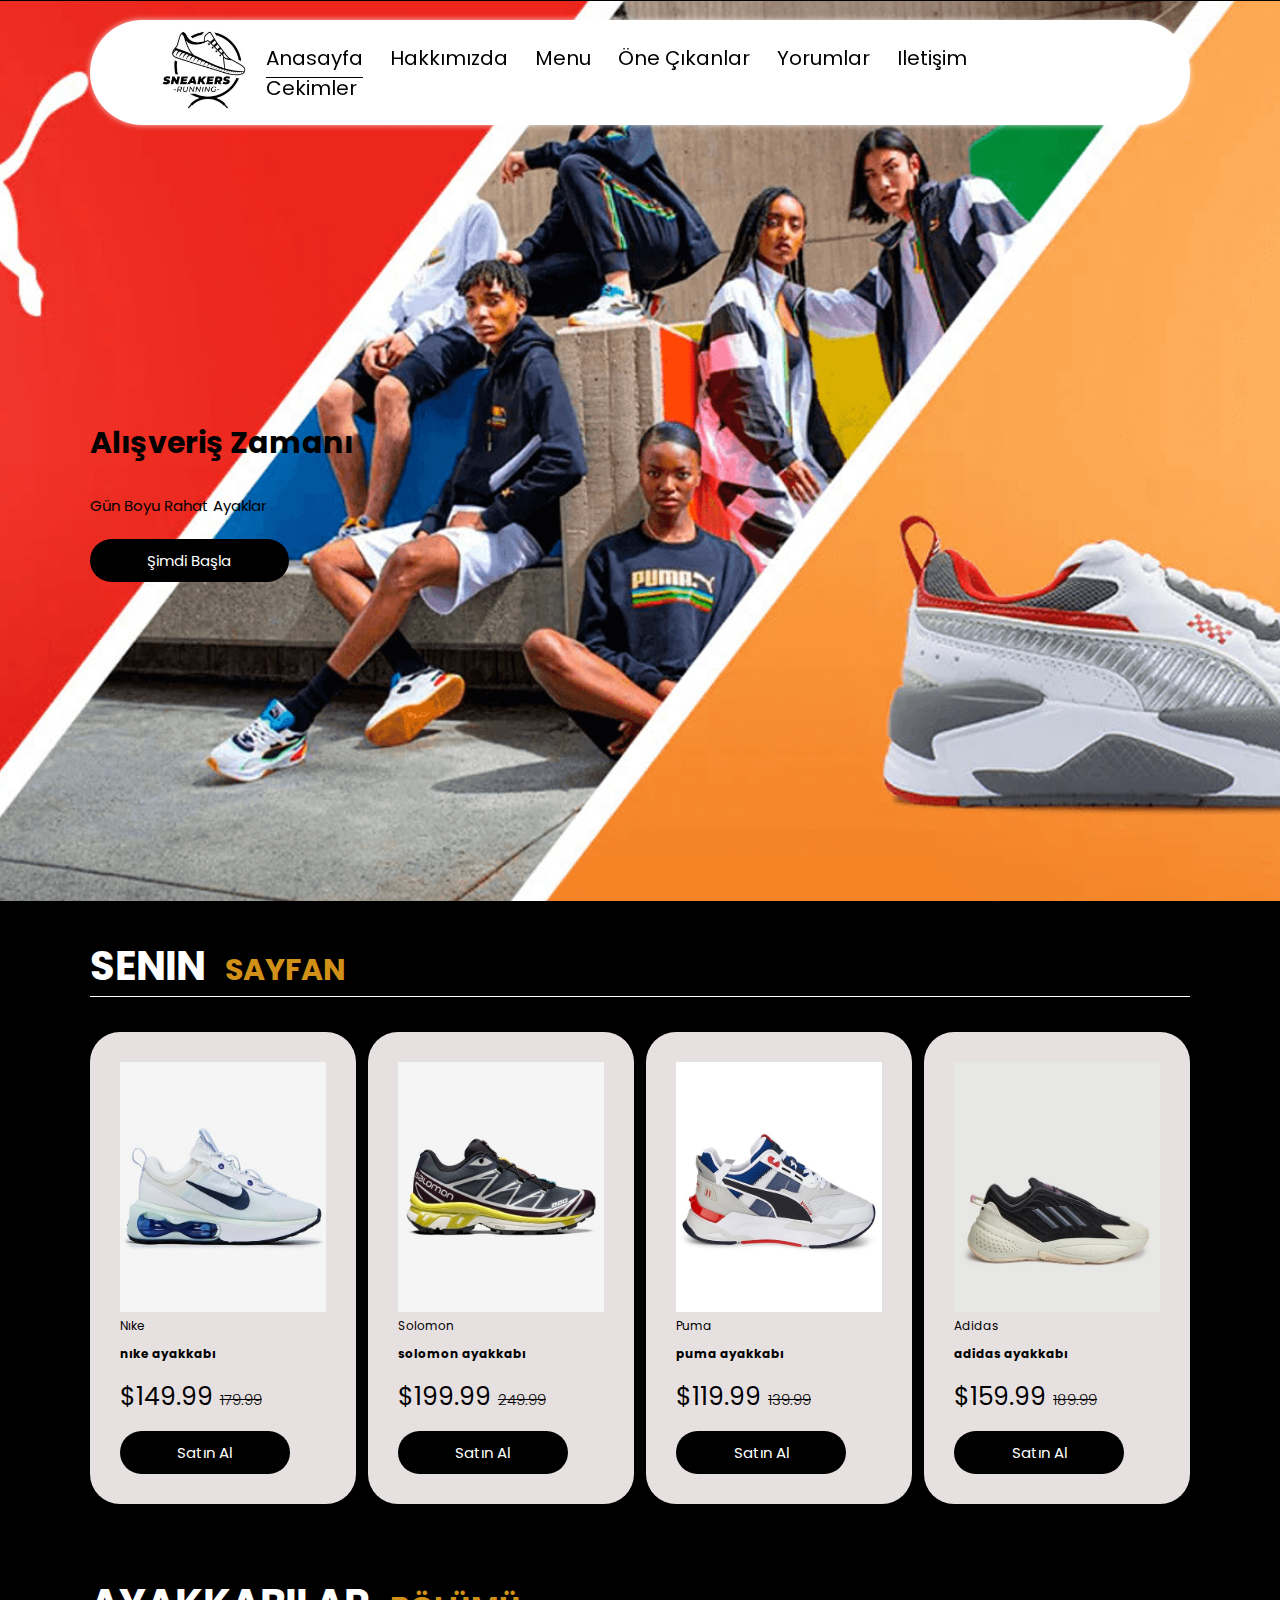
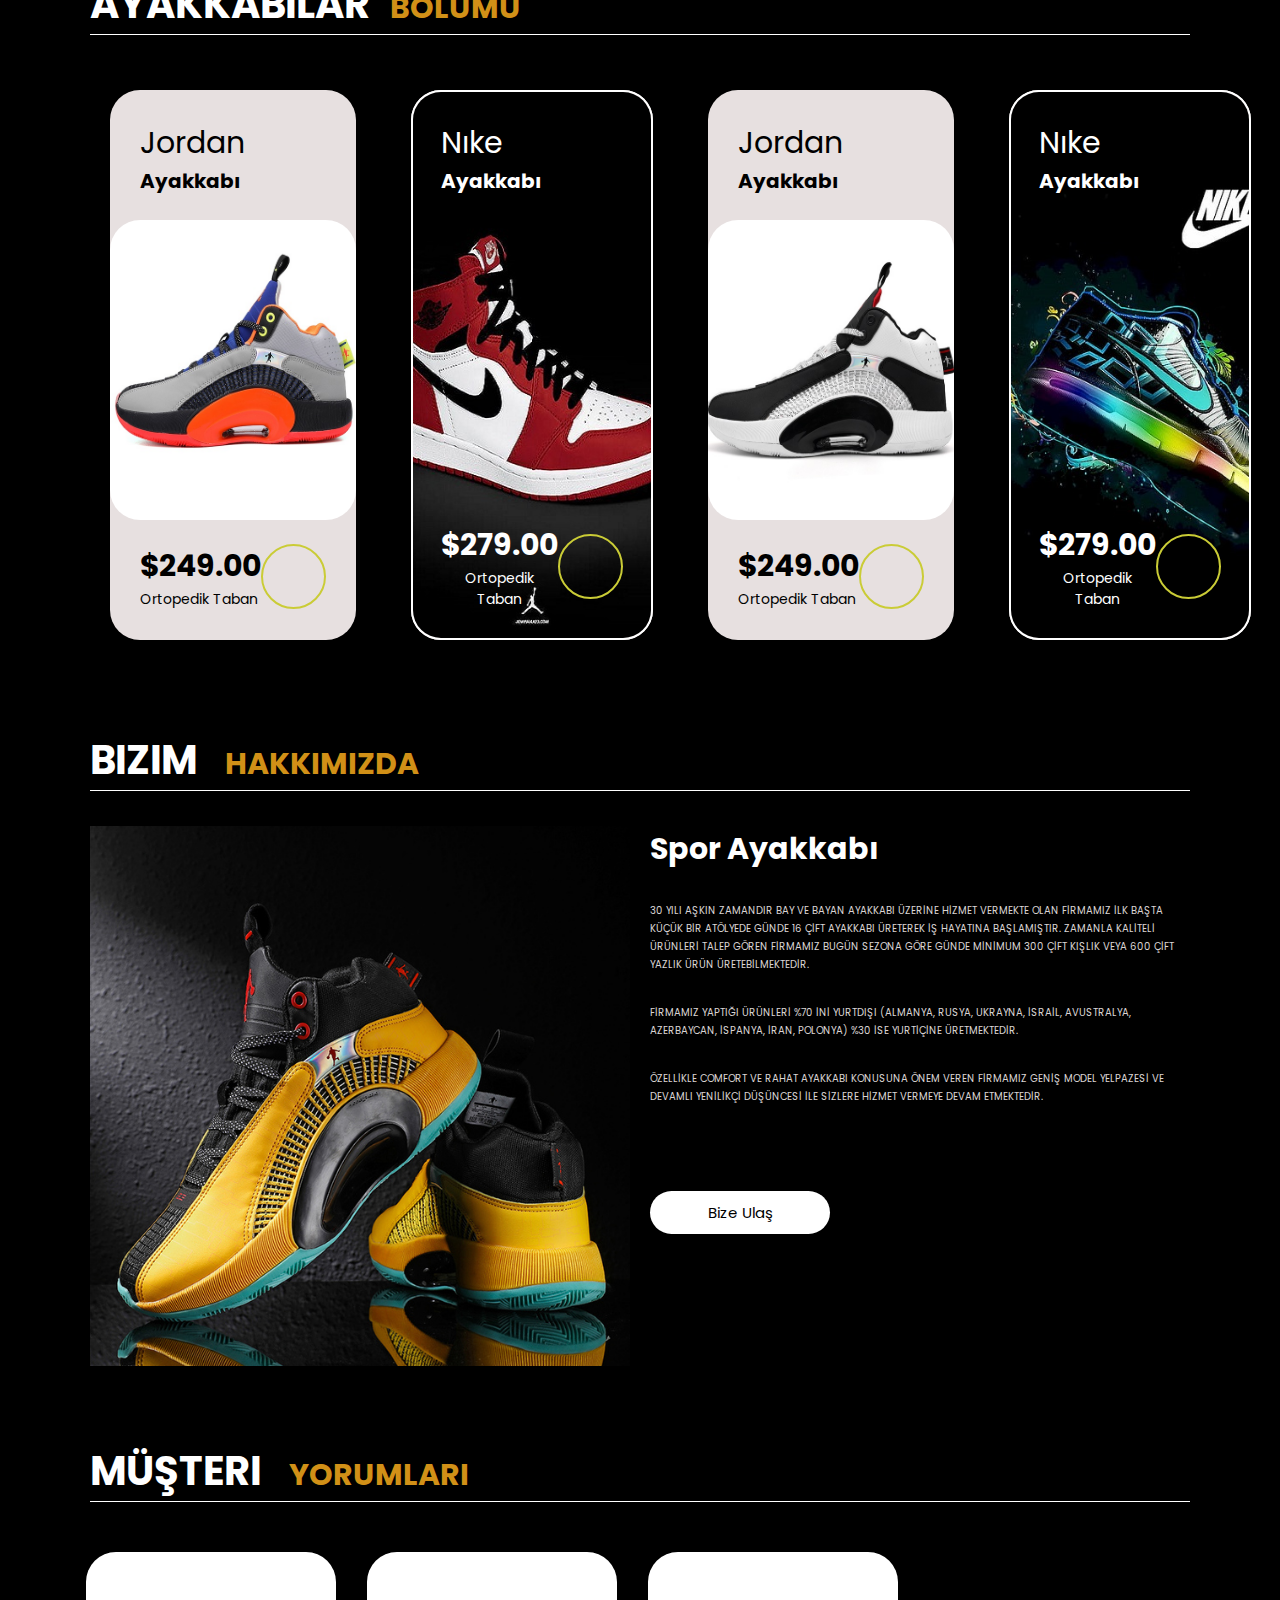
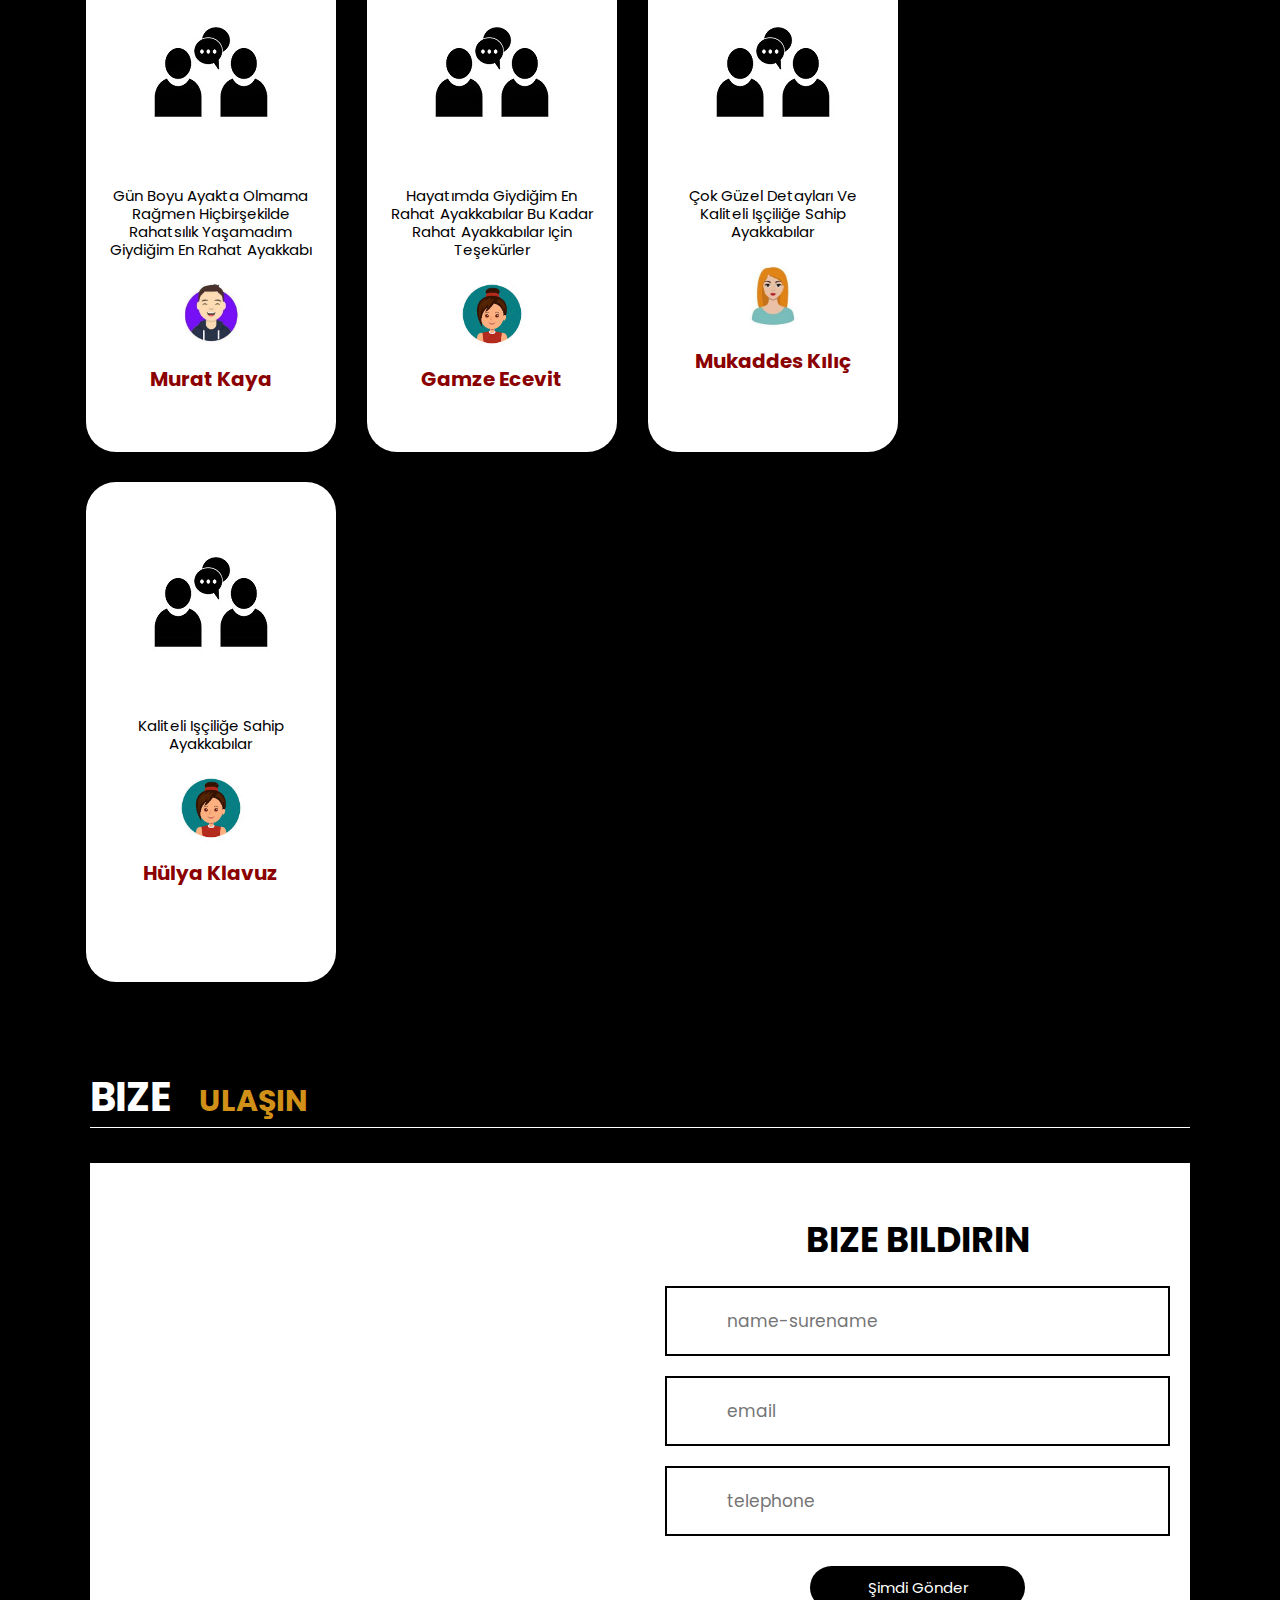
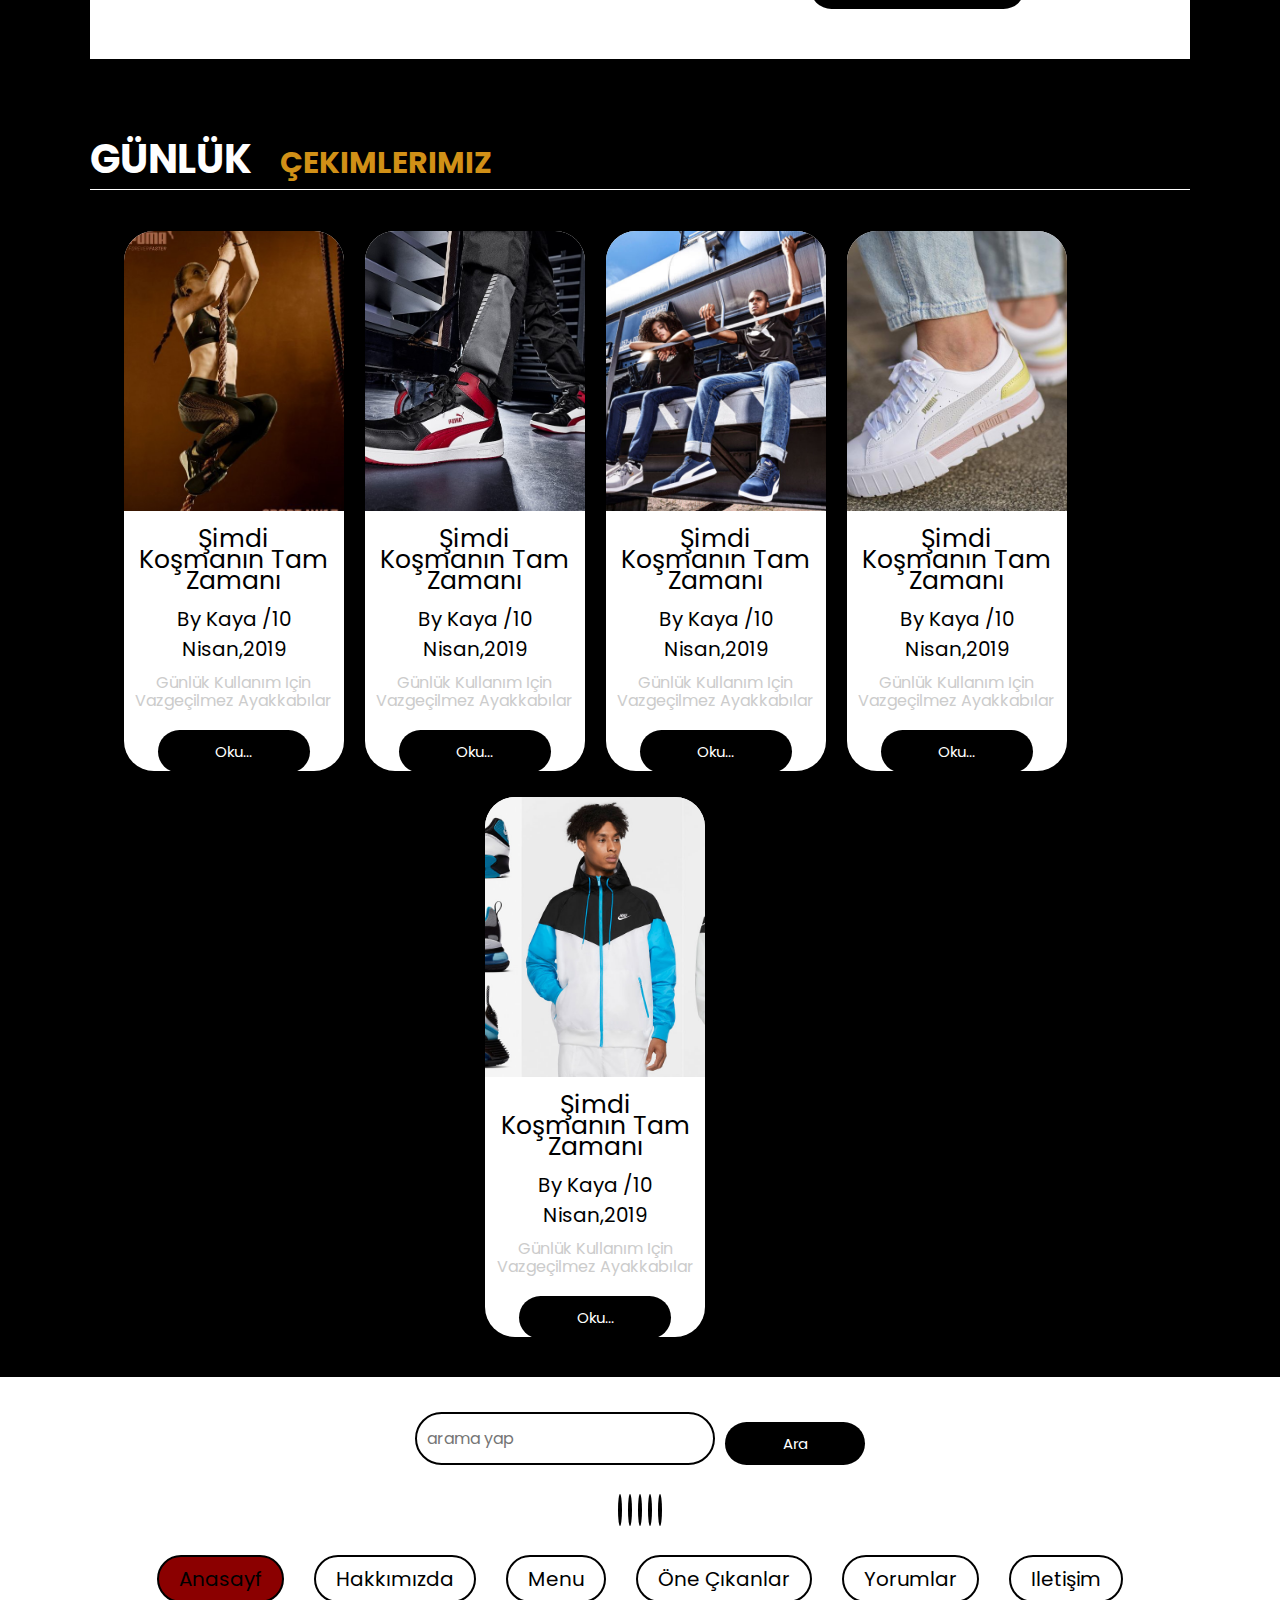
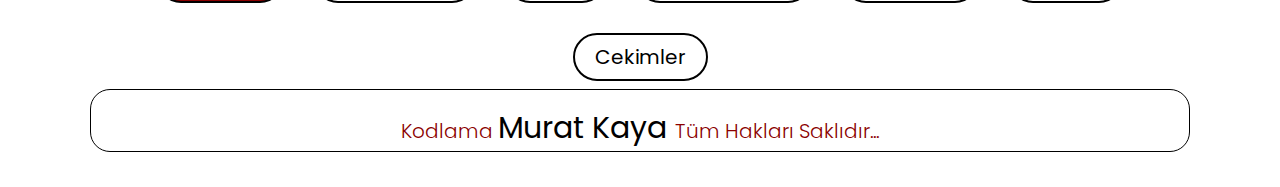
==== index.html @ 90d861da "first commit" ====
<!DOCTYPE html>
<html lang="en">
<head>
    <meta charset="UTF-8">
    <meta name="viewport" content="width=device-width, initial-scale=1.0">
    <link rel="stylesheet" href="https://cdnjs.cloudflare.com/ajax/libs/font-awesome/6.4.0/css/all.min.css" integrity="sha512-iecdLmaskl7CVkqkXNQ/ZH/XLlvWZOJyj7Yy7tcenmpD1ypASozpmT/E0iPtmFIB46ZmdtAc9eNBvH0H/ZpiBw==" crossorigin="anonymous" referrerpolicy="no-referrer" />
    <title>ayakkabı</title>
    <link rel="stylesheet" href="sty.css">
</head>
<body>
    <!-- header bölümü başlangıç (start)-->
    <header class="header">
        <a href="#" class="logo">
            <img src="logo.jpg" alt="balans">
        </a>
        <nav class="navbar">
            <a href="index.html" class="active">anasayfa</a>
            <a href="about.html">hakkımızda</a>
            <a href="menu.html">menu</a>
            <a href="products.html">öne çıkanlar</a>
            <a href="review.html">yorumlar</a>
            <a href="contact.html">iletişim</a>
            <a href="blogs.html">cekimler</a>
        </nav>
        
        <div class="buttons">
            <button id="search-btn">
                <i class="fas fa-search"></i>
            </button>
            <button id="cart-btn">
                <i class="fas fa-shopping-cart"></i>
            </button>
            <button id="menu-btn">
                <i class="fas fa-bars"></i>
            </button>
        </div>
        <div class="search-form">
            <input type="text" class="search-input" 
            id="search-box" 
            placeholder="search here">
            <i class="fas fa-search"></i>
        </div><!--
        <div class="cart-items-container">
            <div class="cart-item">
              <i class="fas fa-times"></i>
              <img src="puma.jpg" alt="ayakkabı"> 
              <div class="content">
                <h3>cart item 01</h3>
                <div class="price">$119.99</div>
              </div> 
            </div>
            <div class="cart-item">
                <i class="fas fa-times"></i>
                <img src="puma.jpg" alt="ayakkabı"> 
                <div class="content">
                  <h3>cart item 01</h3>
                  <div class="price">$119.99</div>
                </div> 
              </div>
              <div class="cart-item">
                <i class="fas fa-times"></i>
                <img src="puma.jpg" alt="ayakkabı"> 
                <div class="content">
                  <h3>cart item 01</h3>
                  <div class="price">$119.99</div>
                </div> 
              </div>
              <div class="cart-item">
                <i class="fas fa-times"></i>
                <img src="puma.jpg" alt="ayakkabı"> 
                <div class="content">
                  <h3>cart item 01</h3>
                  <div class="price">$119.99</div>
                </div> 
              </div>
            <a href="3" class="btn">checkout now</a>
        </div>--->
    
    </header>
     <!-- header bölümü bitiş (end)-->

     <!-- anasayfa bölümü başlangıç (start)-->
     <section class="home" id="home">
        <div class="content">
            <h3>alışveriş zamanı</h3><br>
        <p><strong>gün boyu rahat ayaklar</strong></p>
        <a href="#" class="btn">şimdi başla</a>
        </div>
     </section>
     <!-- anasayfa bölümü bitiş (start)-->

     <!-- menü bölümü başlangıç (start)-->
     <section class="menu" id="menu">
        <h1 class="heading">senin<span>sayfan</span></h1>
        <div class="box-container">
            <div class="box">
               <div class="box-head">
                <img src="nıkeayk.jpg" alt="ayakkabı">
                <span class="menu-category">nıke</span>
                <h3>nıke ayakkabı</h3>
                <div class="price"> $149.99 <span>179.99</span>
                </div>
             </div>
             <div class="box-bottom">
                <a href="#" class="btn">satın al</a>
            </div>
        </div>
        <div class="box">
            <div class="box-head">
             <img src="solomon.jpg" alt="ayakkabı">
             <span class="menu-category">solomon</span>
             <h3>solomon ayakkabı</h3>
             <div class="price">$199.99 <span>249.99</span></div>
          </div>
          <div class="box-bottom"><a href="" class="btn">satın al</a></div>
     </div>
     <div class="box">
        <div class="box-head">
         <img src="pumaayk.jpg" alt="ayakkabı">
         <span class="menu-category">puma</span>
         <h3>puma ayakkabı</h3>
         <div class="price">$119.99 <span>139.99</span></div>
      </div>
      <div class="box-bottom"><a href="" class="btn">satın al</a></div>
   </div>
 <div class="box">
    <div class="box-head">
     <img src="adidas.jpg" alt="ayakkabı">
     <span class="menu-category">adidas</span>
     <h3>adidas ayakkabı</h3>
     <div class="price">$159.99 <span>189.99</span></div>
  </div>
  <div class="box-bottom"><a href="" class="btn">satın al</a></div>
     </div> 
    </div>
     </section>
     <!-- menü bölümü bitiş (end)-->

     <!-- ürünler bölümü başlangıç (start)-->
     <section class="products" id="products">
        <h1 class="heading">ayakkabılar<span>bölümü</span></h1>
        <div class="box-container">
            <div class="box">
                <div class="box-head">
                 <span class="title">jordan</span>
                 <a href="#" class="name">ayakkabı</a>
                 </div>
                 <div class="image">
                    <img src="görsel1.jpg" alt="ayakkabı">
                 </div>
                 <div class="box-bottom">
                    <div class="info">
                        <b class="price">$249.00</b>
                        <span class="amount">ortopedik taban</span>
                    </div>
                    <div class="product-btn">
                        <a href="">
                            <i class="fas fa-plus"></i>
                        </a>
                    </div>
                 </div>

            </div>
            <div class="box dark-bg">
                <div class="box-head">
                 <span class="title">nıke</span>
                 <a href="#" class="name">ayakkabı</a>
                 </div>
                 <div class="image">
                    <img src="air-jordan.jpg" alt="ayakkabı">
                 </div>
                 <div class="box-bottom">
                    <div class="info">
                        <b class="price">$279.00</b>
                        <span class="amount">ortopedik taban</span>
                    </div>
                    <div class="product-btn">
                        <a href="#">
                            <i class="fas fa-plus"></i>
                        </a>
                    </div>
                 </div>

            </div>
            <div class="box">
                <div class="box-head">
                 <span class="title">jordan</span>
                 <a href="#" class="name">ayakkabı</a>
                 </div>
                 <div class="image">
                    <img src="görsel2.jpg" alt="ayakkabı">
                 </div>
                 <div class="box-bottom">
                    <div class="info">
                        <b class="price">$249.00</b>
                        <span class="amount">ortopedik taban</span>
                    </div>
                    <div class="product-btn">
                        <a href="">
                            <i class="fas fa-plus"></i>
                        </a>
                    </div>
                 </div>

            </div>
            <div class="box dark-bg">
                <div class="box-head">
                 <span class="title">nıke</span>
                 <a href="#" class="name">ayakkabı</a>
                 </div>
                 <div class="image">
                    <img src="dark.jpg" alt="ayakkabı">
                 </div>
                 <div class="box-bottom">
                    <div class="info">
                        <b class="price">$279.00</b>
                        <span class="amount">ortopedik taban</span>
                    </div>
                    <div class="product-btn">
                        <a href="#">
                            <i class="fas fa-plus"></i>
                        </a>
                    </div>
                 </div>

            </div>
            
            
     </section>
     <!-- ürünler bölümü bitiş (end)-->

     <!-- hakkımızda bölümü başlangıç (start)-->
     <section class="about" id="about">
        <h1 class="heading">bizim <span>hakkımızda</span></h1>
        <div class="row">
            <div class="image">
                <img src="about.jpg" alt="">
            </div>
            <div class="content">
                <h3> spor Ayakkabı</h3>
                <p>
                    30 YILI AŞKIN ZAMANDIR BAY VE BAYAN 
                    AYAKKABI ÜZERİNE HİZMET VERMEKTE OLAN 
                    FİRMAMIZ İLK BAŞTA KÜÇÜK  BİR ATÖLYEDE 
                    GÜNDE  16 ÇİFT AYAKKABI ÜRETEREK 
                    İŞ HAYATINA BAŞLAMIŞTIR. ZAMANLA KALİTELİ 
                    ÜRÜNLERİ TALEP GÖREN FİRMAMIZ BUGÜN SEZONA GÖRE 
                    GÜNDE MİNİMUM 300 ÇİFT KIŞLIK VEYA
                    600 ÇİFT YAZLIK ÜRÜN ÜRETEBİLMEKTEDİR.
                </p>
                <p>FİRMAMIZ YAPTIĞI ÜRÜNLERİ  %70 İNİ YURTDIŞI
                    (ALMANYA, RUSYA, UKRAYNA, İSRAİL, AVUSTRALYA, AZERBAYCAN, İSPANYA,  İRAN, POLONYA)  
                    %30 İSE YURTİÇİNE ÜRETMEKTEDİR.</p>
                    <p>ÖZELLİKLE COMFORT VE RAHAT AYAKKABI KONUSUNA
                       ÖNEM VEREN FİRMAMIZ GENİŞ MODEL YELPAZESİ VE 
                       DEVAMLI YENİLİKÇİ  
                       DÜŞÜNCESİ İLE SİZLERE HİZMET VERMEYE DEVAM ETMEKTEDİR.</p>
                     <a href="#" class="btn">bize ulaş</a>
            </div>
        </div>
     </section>
     <!-- hakkımızda bölümü bitiş (end)-->

     <!-- müşteri yorumları başlangıç (start)-->
     <section class="review" id="review">
        <h1 class="heading">müşteri <span>yorumları</span></h1>
        <div class="box-container">
        <div class="box">
            <img src="yorum.jpg" alt="yorum" class="yorum">
            <p>
                gün boyu ayakta olmama rağmen hiçbirşekilde rahatsılık yaşamadım
                giydiğim en rahat ayakkabı

            </p>
            <img src="avatar1.jpg" alt="yorum" class="user">
            <h3>murat kaya</h3>
            <div class="stars">
                <i class="fas fa-star"></i>
                <i class="fas fa-star"></i>
                <i class="fas fa-star"></i>
                <i class="fas fa-star"></i>
                <i class="fas fa-star-half-alt"></i>
            </div>
        </div>
        <div class="box">
            <img src="yorum.jpg" alt="yorum">
            <p>
                hayatımda giydiğim en rahat ayakkabılar bu kadar rahat 
                ayakkabılar için teşekürler
            </p>
            <img src="avatar2.jpg" alt="yorum" class="user">
            <h3>gamze ecevit</h3>
            <div class="stars">
                <i class="fas fa-star"></i>
                <i class="fas fa-star"></i>
                <i class="fas fa-star"></i>
                <i class="fas fa-star"></i>
                <i class="fas fa-star-half-alt"></i>
            </div>
        </div>
        <div class="box">
            <img src="yorum.jpg" alt="yorum">
            <p>
                çok güzel detayları ve kaliteli işçiliğe sahip ayakkabılar
            </p>
            <img src="avatar3.jpg" alt="yorum" class="user">
            <h3>mukaddes kılıç</h3>
            <div class="stars">
                <i class="fas fa-star"></i>
                <i class="fas fa-star"></i>
                <i class="fas fa-star"></i>
                <i class="fas fa-star"></i>
                <i class="fas fa-star-half-alt"></i>
            </div>
        </div>
        <div class="box">
            <img src="yorum.jpg" alt="yorum">
            <p>
                 kaliteli işçiliğe sahip ayakkabılar
            </p>
            <img src="avatar2.jpg" alt="yorum" class="user">
            <h3>hülya klavuz</h3>
            <div class="stars">
                <i class="fas fa-star"></i>
                <i class="fas fa-star"></i>
                <i class="fas fa-star"></i>
                <i class="fas fa-star"></i>
                <i class="fas fa-star-half-alt"></i>
            </div>
        </div>
        </div>
     </section>
     <!-- müşteri yorumları bitiş (end)-->

     <!--bize ulaş başlangıç-->
     <section class="contact" id="contact">
        <h1 class="heading"> bize <span>ulaşın</span></h1>
        <div class="row">
            <iframe class="map"
            src="https://www.google.com/maps/embed?pb=!1m18!1m12!1m3!1d1612667.6922127767!2d36.69636305818627!3d37.866336481921344!2m3!1f0!2f0!3f0!3m2!1i1024!2i768!4f13.1!3m3!1m2!1s0x4076c1e6d7d046a5%3A0x4cc4e70b2a9b15d2!2sAYAKMOD!5e0!3m2!1str!2str!4v1690034197094!5m2!1str!2str" 
            loading="lazy" referrerpolicy="no-referrer-when-downgrade">
        </iframe>
        <form>
            <h3>bize bildirin</h3>
            <div class="inputBox">
                <i class="fas fa-user"></i>
                <input type="text" placeholder="name-surename">
            </div>
            <div class="inputBox">
                <i class="fas fa-envelope"></i>
                <input type="email" placeholder="email">
            </div>
            <div class="inputBox">
                <i class="fas fa-phone"></i>
                <input type="number" placeholder="telephone">
            </div>
            <input type="submit" class="btn" value="şimdi gönder">
        </form>
        </div>

     </section>
     <!--bize ulaş bitiş-->

     <!-- blog başlangıç (start)-->
     <section class="blog" id="blog">
        <h1 class="heading">günlük <span>çekimlerimiz</span></h1>
        <div class="box-container">
            <div class="box">
                <div class="image">
                <img src="günlük.jpg" alt="günlük">
            </div>
            <div class="content">
                <a href="#" class="title">şimdi koşmanın tam zamanı</a>
                <span> by kaya /10 nisan,2019</span>
                <p>günlük kullanım için vazgeçilmez ayakkabılar</p>
                <a href="#" class="btn">oku...</a>
            </div>
            </div>
            <div class="box">
                <div class="image">
                <img src="günlük2.jpg" alt="günlük">
            </div>
            <div class="content">
                <a href="#" class="title">şimdi koşmanın tam zamanı</a>
                <span> by kaya /10 nisan,2019</span>
                <p>günlük kullanım için vazgeçilmez ayakkabılar</p>
                <a href="#" class="btn">oku...</a>
            </div>
            </div>
            <div class="box">
                <div class="image">
                <img src="günlük3.jpg" alt="günlük">
            </div>
            <div class="content">
                <a href="#" class="title">şimdi koşmanın tam zamanı</a>
                <span> by kaya /10 nisan,2019</span>
                <p>günlük kullanım için vazgeçilmez ayakkabılar</p>
                <a href="#" class="btn">oku...</a>
            </div>
            </div>
            <div class="box">
                <div class="image">
                <img src="günlük4.jpg" alt="günlük">
            </div>
            <div class="content">
                <a href="#" class="title">şimdi koşmanın tam zamanı</a>
                <span> by kaya /10 nisan,2019</span>
                <p>günlük kullanım için vazgeçilmez ayakkabılar</p>
                <a href="#" class="btn">oku...</a>
            </div>
            </div>
            <div class="box">
                <div class="image">
                <img src="günlük5.jpg" alt="günlük">
            </div>
            <div class="content">
                <a href="#" class="title">şimdi koşmanın tam zamanı</a>
                <span> by kaya /10 nisan,2019</span>
                <p>günlük kullanım için vazgeçilmez ayakkabılar</p>
                <a href="#" class="btn">oku...</a>
            </div>
            </div>
        </div>
     </section>
     <!-- blog bitiş (end)-->

     <!--allt footer barı başlangıç (start)-->

     <section class="footer">
        <div class="search">
            <input type="text" 
            class="search-input" placeholder="arama yap">
            <button class="btn btn-primary">ara</button>
        </div>
        <div class="share">
            <a href="#" class="fab fa-facebook"></a>
            <a href="#" class="fab fa-twitter"></a>
            <a href="#" class="fab fa-instagram"></a>
            <a href="#" class="fab fa-linkedin"></a>
            <a href="#" class="fab fa-pinterest"></a>
        </div>
        <div class="links">
            <a href="#home" class="active">anasayf</a>
            <a href="#about">hakkımızda</a>
            <a href="#menu">menu</a>
            <a href="#products">öne çıkanlar</a>
            <a href="#review">yorumlar</a>
            <a href="#contact">iletişim</a>
            <a href="#blogs">cekimler</a>
        </div>
        <div class="cretid"> kodlama <a href="https://www.linkedin.com/in/murat-kaya-036007258/" target="_blank"><span> <strong> murat kaya </strong></span></a>  tüm hakları saklıdır...
        </div>

     </section>
     <!-- allt footer barı bitiş (end)-->
     <script src="js/script.js"></script>




</body>
</html>
---- sty.css ----
@import url('https://fonts.googleapis.com/css2?family=Poppins:wght@100;300;400;500;600&family=Titillium+Web:wght@400;700&display=swap');

:root{
    --main-color: rgb(185, 173, 157);
    --black-color: rgb(0, 0, 0);
    --border:0.1rem solid rgb(0,0,0);


}
*{
    font-family: 'Poppins', sans-serif;
    margin: 0;
    padding: 0;
    box-sizing: border-box;
    outline: none;
    border: none;
    text-decoration: none;
    text-transform: capitalize;
    transition: 0.4s ease;
    color: rgb(0, 0, 0);
    
}
html{
    font-size: 62.5%;
    overflow-x: hidden;
    scroll-padding-top: 9rem;
    scroll-behavior: smooth;

    
}
html::-webkit-scrollbar {
    width: 0.8rem;
    background-color: #d39e3a;
}
html::-webkit-scrollbar-thumb {
    border-radius: 3rem;
    background-color: #000000;
}
body{
    background-color: rgb(0, 0, 0);
}
section{
    padding: 3.5rem 7%;
}
a{
    color: #000000;
    text-decoration: none;
    
}
.btn{
    margin-top: 1rem;
    display: inline-block;
    padding: 1rem 5.75rem;
    border-radius: 3rem;
    font-size: 1.5rem;
    color: rgb(255, 255, 255);
    background-color: rgb(0, 0, 0);
    cursor: pointer;
    
}
.btn:hover {
    background-color: rgba(187, 145, 68, 0.966);
    opacity: 0.8;

}
.heading {
    color: white;
    text-transform: uppercase;
    font-size: 4rem;
    margin-bottom: 3.5rem;
    border-bottom: 0.1rem solid white;
}
.heading span {
    color: rgb(209, 144, 23);
    text-transform: uppercase;
    font-size: 3rem;
    margin: 2rem;
}
.search-input {
    font-size: 1.6rem;
    color: white;
    padding: 1rem;
    text-transform: none;
    border-radius: 3rem;

}
/*header başlangıç(start) */
.header .search-form {
    position: absolute;
    top: 115%;
    right: 7%;
    background-color: rgb(0, 0, 0);
    width: 50rem;
    height: 5rem;
    display: flex;
    align-items: center;
    transform: scaleY(0);
    border-radius: 3rem;
    box-shadow: 0px 0px 25px 2px rgb(0 0 0 / 75%);
    transform: scaleY(0);   
}
.header .search-form.active {
    transform: scaleY(1);

}
.header .search-form i {
    cursor: pointer;
    font-size: 2.2rem;
    margin-right: 1.5rem;
    color: black;
}
.header .search-form input {
    width: 100%;

}

.header .logo img {
    height: 10rem;
}
.header{
    
    background-color: white;
    display: flex;
    align-items: center;
    justify-content: space-between;
    padding: 0 5%;
    margin: 2rem 7%;
    border-radius: 30rem;
    box-shadow: 0px 0px 7px -1px white;
    position: sticky;
    top: 0;
    z-index: 1000;
}
.header .navbar a{
    margin: 1.2rem;
    font-size: 2rem;
    color:var(--black-color);
    border-bottom: 0.1rem solid transparent;
}
.header .navbar .active,
.header .navbar a:hover{
    border-color: var(--black-color);
    padding-bottom: 0.5rem;
}
.header .buttons button {
    cursor: pointer;
    font-size: 2.5rem;
    margin-left: 2rem;
    background-color: transparent;
}
.header .cart-items-container {
    position: absolute;
    top: 95%;
    border-radius: 2rem;
    height: calc(100vh-9rem);
    width: 25rem;
    background-color: white; 
    box-shadow: 0px 20px 14px 0px rgb(0 0 0 / 75%);
    margin-left: 72%;
}
.header .cart-items-container .active{
    right: 3rem;
}
.header .cart-items-container .cart-item {
    position: relative;
    display: flex;
    align-items: center;
    gap: 1.5rem;
    padding:1.5rem ;
}
header .cart-items-container .btn {
    width: 100%;
    text-align: center;
    border-radius: unset;
}
.header .cart-items-container .cart-item:hover {
    box-shadow: 0px 20px 14px 0px rgb(0 0 0 / 75%);
}
.header .cart-items-container .cart-item .fa-times {
    position: absolute;
    top: 1rem;
    right: 1.5rem;
    font-size: 2rem;
    cursor: pointer;
    color: #000000;

}
.header .cart-items-container .cart-item img {
    height: 7rem;
}
.header .cart-items-container .cart-item .content h3{
    font-size: 2rem;
    color: #000000;
    padding-bottom: 0.5rem;
}
.header .cart-items-container .cart-item .content .price {
    font-size: 1.5rem;
    color: #000000;
}
#menu-btn{
    display: none;
}

/*header bitiş(start) */

/*home start*/
.home{
    min-height: 100vh;
    background: url(ayk.jpg) 
    no-repeat;
    background-size: cover;
    background-position: center;
    margin-top: -14.4rem;
    display: flex;
    align-items: center;



}
.home .content {
    max-width: 60rem;
}
.home .content h3{
    margin-top: 10rem;
    font-size: 3rem;
    color:rgb(0, 0, 0)

}
.home .content p{
   font-size: 1.5rem;
   font-weight: 300; 
   line-height: 1.8;
   padding: 1rem 0;
   color: #ccc;
}
/*home bitiş*/

/*menü başlangıç*/
.menu .box-container {
    display: grid;
    grid-template-columns: repeat(auto-fit, minmax(20rem, 1fr));
    gap: 1.2rem;
}
.menu .box-container .box {
    padding: 3rem;
    background-color: white;
    border-radius: 3rem;
    background-color: rgb(231, 224, 224);
    min-height: 40rem;
    display: flex;
    flex-direction: column;
    align-items: flex-start;
    justify-content: space-between;
}
.menu .box-container .box img{
    width: 100%;
    height: 25rem;
    object-fit: cover;
}
.menu .box-container .box .menu-category{
    font-size: 1.2rem;
}
.menu .box-container .box h3 {
    font-size: 1.2rem;
    padding: 1rem 0;
    text-transform: lowercase;
}
.menu .box-container .box .price {
    font-size: 2.5rem;
    padding: 0.5rem 0;
}
.menu .box-container .box .price span{
    font-size: 1.5rem;
    text-decoration: line-through;
    font-weight: 300;
}
/*menü bitiş*/

/*ürünler başlangıç*/
.products .box-container {
    display: flex;
    grid-template-columns: repeat(auto-fit, minmax(25% 25% 25% 25% 1fr));
    gap: 1.5rem;
}
.products .box-container .box {
    text-align: center;
    background-color:rgb(231, 224, 224);
    position: relative;
    border-radius: 3rem;
    height: 55rem;
    width: 30rem;
    display: flex;
    flex-direction: column;
    justify-content: space-between;
    padding: 3rem;
    margin: 2rem;
    
}
.products .box-container .box .box-head{
    display: flex;
    flex-direction: column;
    align-items: flex-start;
    position: relative;
    z-index: 10;

}
.products .box-container .box .box-head .title {
    font-size: 3rem;
    margin: 0;
}
.products .box-container .box .box-head .name {
    font-size: 2rem;
    margin-bottom: 0;
    font-weight: bold;
    text-align: start;
    overflow-wrap: anywhere;
}
.products .box-container  img {
    position: absolute;
    width: 100%;
    height: 30rem;
    margin-top: 0rem;
    object-fit: cover;
    transform: translate(-50%, -50%);
    border-radius: 3rem;
}
.products .box-container .dark-bg img{
    top: 0;
    left: 0;
    width: 100%;
    height: 100%;
    transform: unset;
    border: 0.2rem solid white;
}
.products .box-container .box-bottom  {
    display: flex;
    justify-content: space-between;
    align-items: center;
    position: relative;
    z-index: 10;
}
.products .box-container .dark-bg .box-head .name  {
    color: white;
}
.products .box-container .dark-bg .box-head .title {
    color: white;
}
.products .box-container .box-bottom .info {
    display: flex;
    flex-direction: column;
    align-items: flex-start;
}
.products .box-container .box-bottom .info .price {
    font-size: 3rem;
}
.products .box-container .box-bottom .info .amount {
    font-size: 1.4rem;
}
.products .box-container .dark-bg .box-bottom .info .price,
.products .box-container .dark-bg .box-bottom .info .amount{
    color: white;
}
.products .box-container .box-bottom .product-btn a {
    display: flex;
    align-items: center;
    justify-content: center;
    border-radius: 50%;
    width: 6.5rem;
    height: 6.5rem;
    border: 0.2rem solid rgb(202, 204, 54); 
}
.products .box-container .box-bottom .product-btn a i {
    font-size: 1.6rem;
    color: rgb(202, 204, 54);
}
/*ürünler bitiş*/

/*hakkımızda başlangıç*/
.about .row {
    display: flex;
    flex-wrap: wrap;
    column-gap: 2rem;
}
.about .row .image {
    flex: 1 1 45rem;
}
.about .row img {
    width: 100%;
}
.about .row .content {
    flex: 1 1 45rem;  
}
.about .row .content h3 {
   font-size: 3rem;
   color: white; 
   padding-bottom: 1.5rem;
}
.about .row .content p {
    font-size: 1.0rem;
    color: rgb(219, 213, 213);
    padding: 1.5rem 0;
    line-height: 1.8rem;
}
.about .row .content a{
    color: #000000;
    background-color: white;
    margin-top: 7rem;
}
/*hakkımızda bitiş*/

/*müşteri yorumları başlangıç*/

.review .box-container {
    display: grid;
    grid-template-columns: repeat(auto-fit, minmax(30rem 1fr));
}
.review .box-container {
    display: flex;
    flex-wrap: wrap;
    column-gap: 2rem;
    
}
.review .box-container .box {
    width: 25rem;
    height: 50rem;
    margin: 1.5rem;
    border: white;
    text-align: center;
    padding: 3rem 2rem;
    background-color: white;
    border-radius: 3rem;
    justify-content: center;
    margin-left: -0.4rem;
}
.review .box-container .box p {
    font-size: 1.5rem;
    line-height: 1.8rem;
    padding: 2rem 0;

}
.review .box-container .box .user {
    height: 7rem;
    width: 7rem;
    border-radius: 50%;
    object-fit: cover;
}
.review .box-container .box h3 {
    padding: 1rem 0;
    font-size: 2rem;
    color: darkred;
}
.review .box-container .box .stars i {
    font-size: 1.5rem;
    color: gold;

}
/*müşteri yorumları bitiş*/


/*bize ulaş başlangıç*/
.contact .row {
    display: flex;
    background-color: white;
    flex-wrap: wrap;
    gap: 1rem;
}
.contact .row .map {
    flex: 1 1 45rem;
    width: 100%;
    object-fit: cover;
}
.contact .row form {
    flex: 1 1 45rem;
    padding: 5rem 2rem; 
    text-align: center;
}
.contact .row form h3 {
    text-transform:uppercase;
    font-size: 3.5rem;
    color: #000000;
}
.contact .row form .inputBox {
    display: flex;
    align-items: center;
    margin: 2rem 0;
    border: 0.2rem solid black;
}
.contact .row form .inputBox i {
    color: #ca1a1a;
    font-size: 2rem;
    padding-left: 4rem;
    
}
.contact .row form .inputBox input {
    width: 100%;
    padding: 2rem;
    font-size: 1.7rem;
    color: black;
    text-transform: none;
    background: none;   
}
/*bize ulaş bitiş*/

/* blog başlangıç*/
.blog .box-container {
    display: flex;
    grid-template-columns: repeat(auto-fit, minmax (20% 20% 20% 20% 20%,));
    gap: 1.5rem;
    display: flex;
    flex-wrap: wrap;
    column-gap: 1rem;
    justify-content: center;
    margin-left: -9rem;
    
}
.blog .box-container .box {
    width: 22rem;
    height: 54rem;
    background-color: white;
    border-radius: 3rem;
    text-align: center;
    margin: 0.55rem;
}
.blog .box-container .image {
    height: 28rem;
    overflow: hidden;
    width: 100%;
    border-top-left-radius: 3rem;
    border-top-right-radius: 3rem;
}
.blog .box-container .image img {
    height: 100%;
    object-fit: cover;
    width: 100%;
}
.blog .box-container .box:hover .image img {
   transform: scale(1.2);
}
.blog .box-container .box .content {
    padding-top: 2rem;
    padding-left: 1rem;
    padding-right: 1rem;  
}
.blog .box-container .box .content .title {
    line-height: 1.5rem;
    font-size: 2.5rem;

}
.blog .box-container .box .content span {
    display: flex;
    padding-top: 1rem;
    font-size: 2rem;
    text-align: center;
}
.blog .box-container .box .content p {
    font-size: 1.6rem;
    line-height: 1.8rem;
    color: #ccc;
    padding: 1rem 0;
   

}
/* blog bitiş*/

/* footer altbar başlangıç*/
.footer {
    background-color: white;
    text-align: center; 
    }
.footer .search {
    display: flex;
    justify-content: center;   
}
.footer .search .search-input {
    width: 30rem;
    border: 0.2rem solid black;
}
.footer .search .btn {
    background-color: black;
    color:white;
    margin-left: 1rem;
}
.footer .share {
    padding: 2rem 0;  
}
.footer .share a{
    width: 5rem;
    height: 5rem;
    line-height: 5rem;
    color: rgb(0, 0, 0);
    font-size: 2rem;
    border: 0.2rem solid black;
    border-radius: 50%;
    margin: 0.3rem;
}
.footer .share a:hover {
    background-color: darkred;
}
 .footer .links {
    display: flex;
    justify-content: center;
    flex-wrap: wrap;
    gap: 3rem;
 }
 .footer .links a {
   background-color: #ffffff;
   color: rgb(0, 0, 0); 
   padding: 0.7rem 2rem;
   font-size: 2rem;
   border-radius: 3rem;
   border: 0.2rem solid black;
 }
 .footer .links a:hover {
    background-color: darkred;
 }
 .footer .links a.active {
    background-color:darkred;
 }
 .footer .cretid {
    font-size: 2rem ;
    margin-top: 0.8rem;
    border: 0.1rem solid rgb(0, 0, 0);
    color:darkred;
    font-weight: 300;
    padding-top: 1.5rem;
    border-radius: 2rem;
 }
 .footer .cretid a span strong {
    font-size: 3rem; 
    
 }
 .footer .cretid a span strong:hover {
    background-color: cadetblue;
    border-radius: 3rem;
    padding: 0.2rem;
 }
/* footer altbar bitiş*/

/*responsive başlangıç*/
@media (max-width: 991px) {
    body {
    font-size: 55%;
    }
    .header {
        padding: 1.5rem 2rem;
    }
    .header .logo img { 
        height: 7rem;
       }
       section {
        padding: 2rem;
       }
      .products .box-container .box .box-head .name {
        font-size: 3.4rem;

      }
}
@media (max-width: 768px) {

    #menu-btn {
        display: inline-block;
    }
    .header .navbar {
        position: absolute;
        top: 95%;
        height: calc(100vh -9rem);
        background-color: white;
        width: 30rem;
        box-shadow: 0px 20px 14px 0px rgba( 0 0 0 /75%,    green , blue );
        right: -100%;
    }
    .header .navbar.active {
        right: 3rem;
    }
    .header .navbar a {
        color: white;
        display: block;
        margin: 1.5rem;
        padding: 0.5rem;
        font-size: 2rem;
    }
}
@media (max-width: 576px) {
    html {
       font-size: 50%; 
    }
    .header #menu-btn{
        display: inline-block;
    }
}
/*responsive bitiş*/
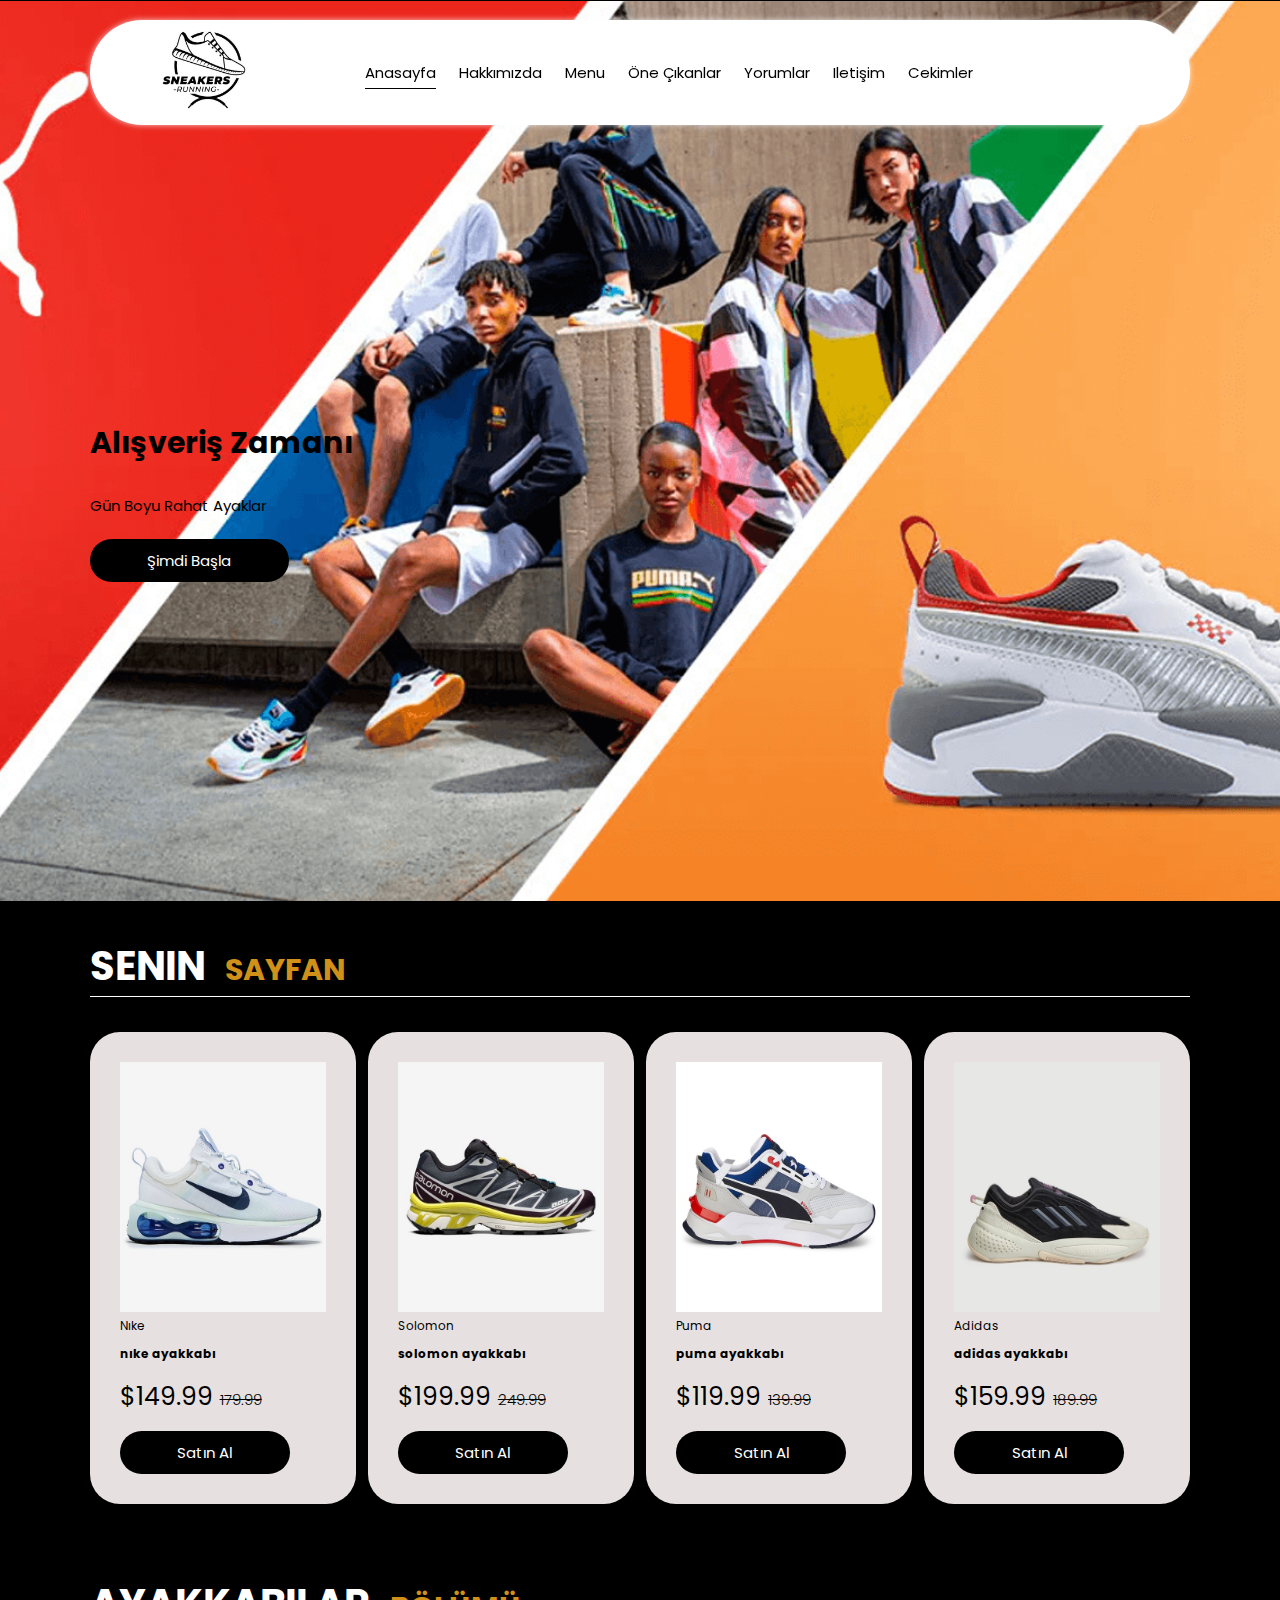
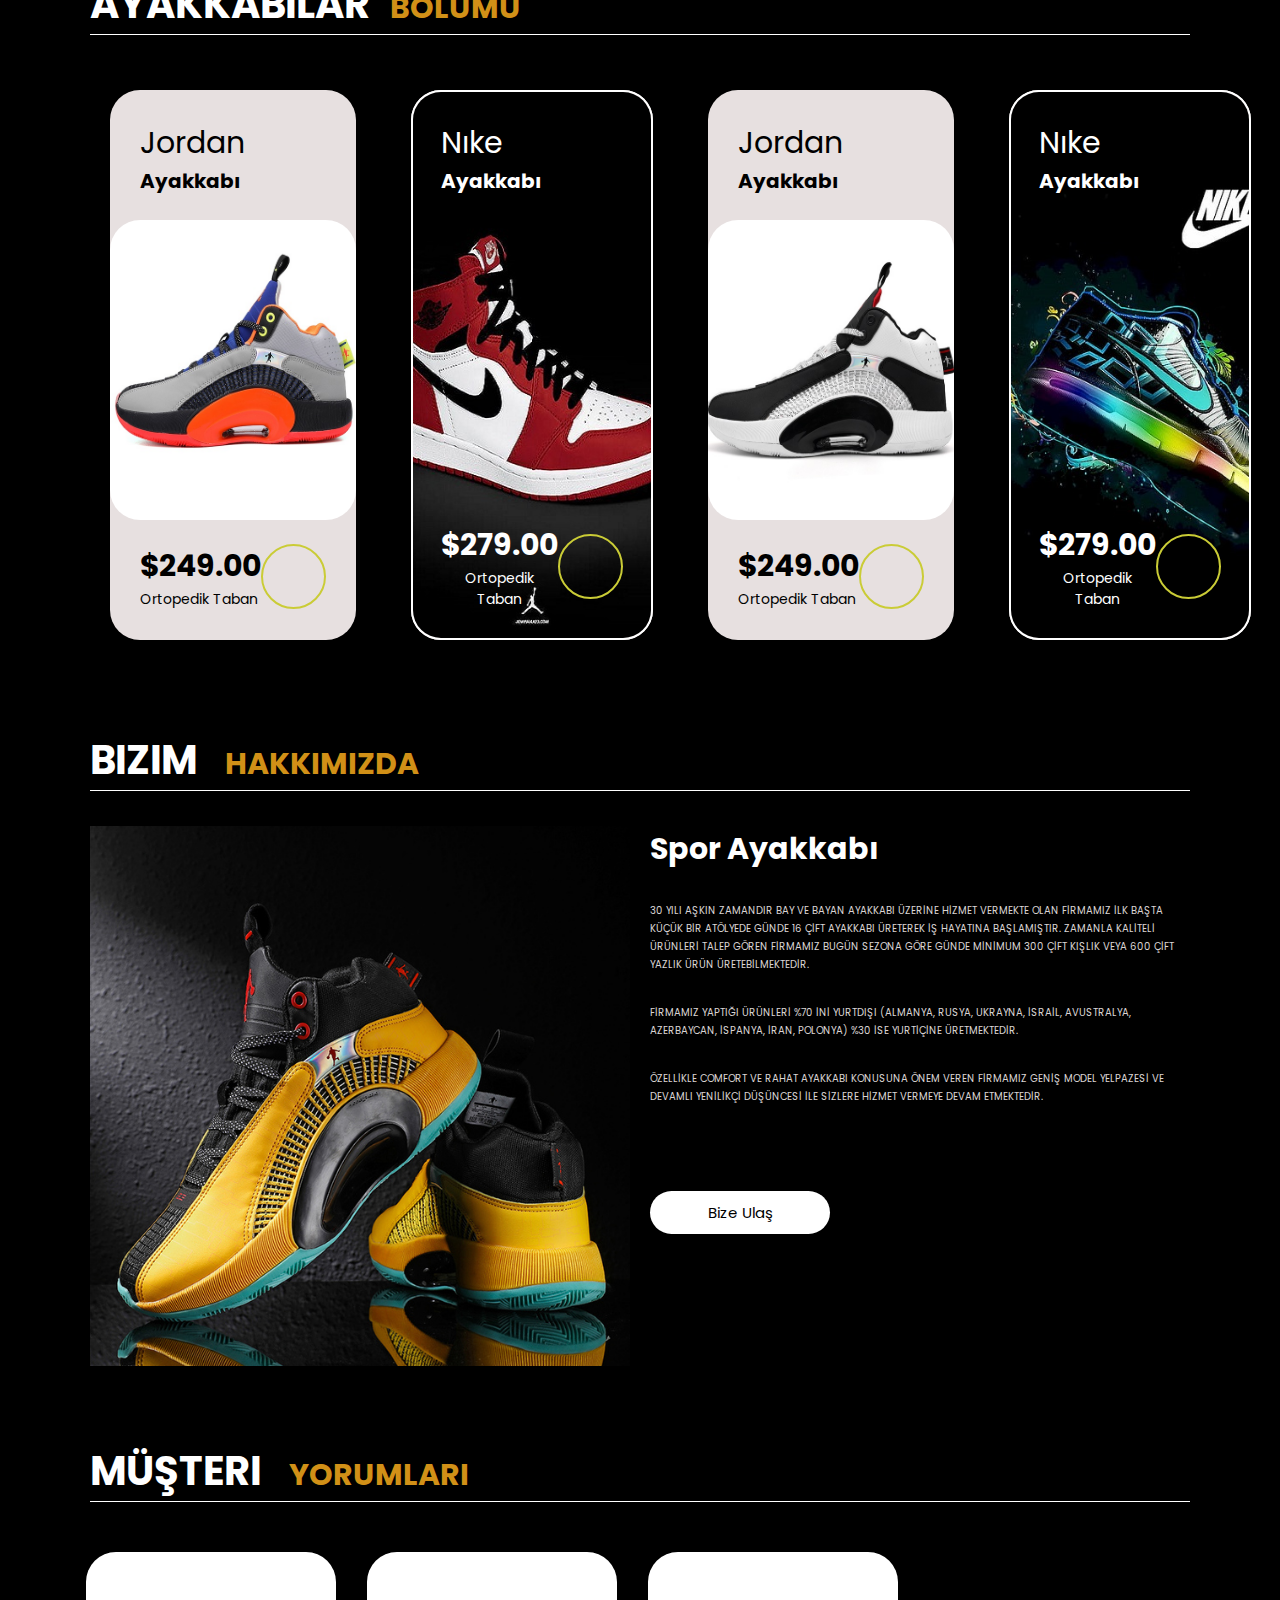
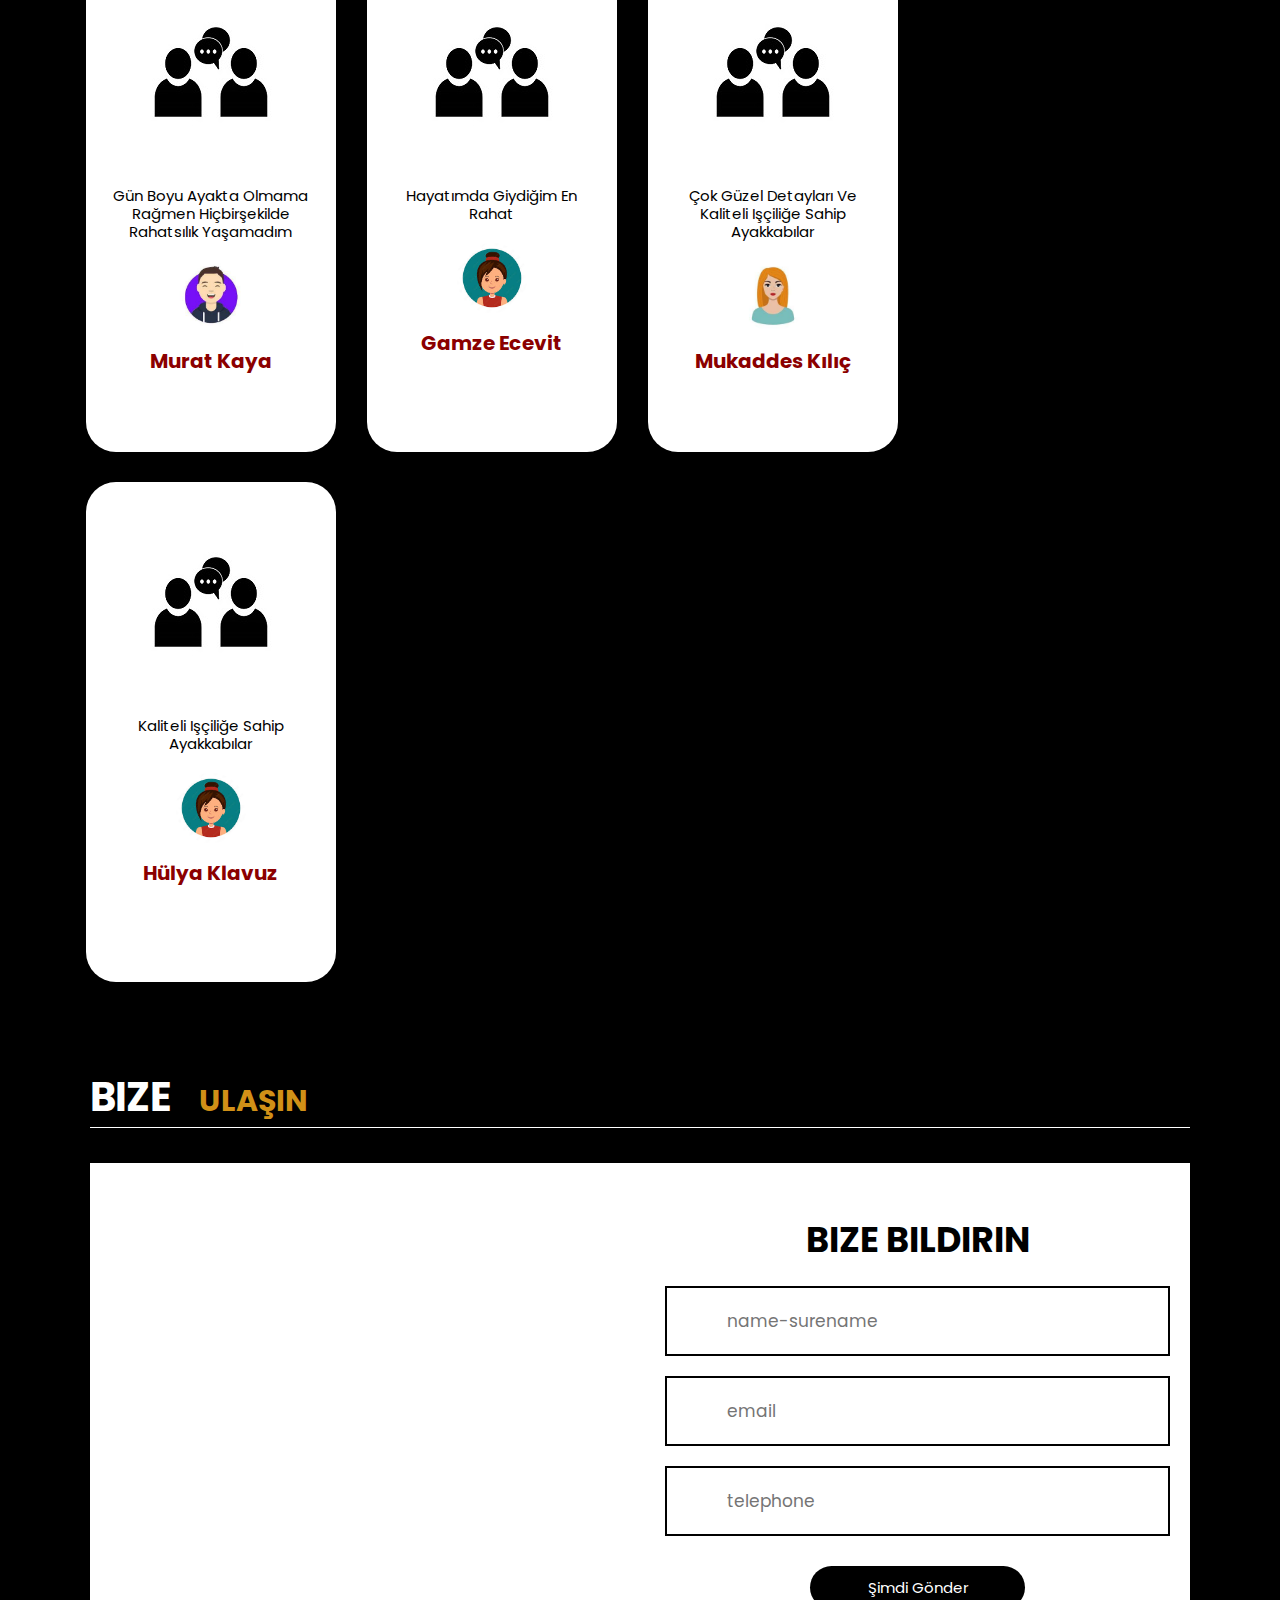
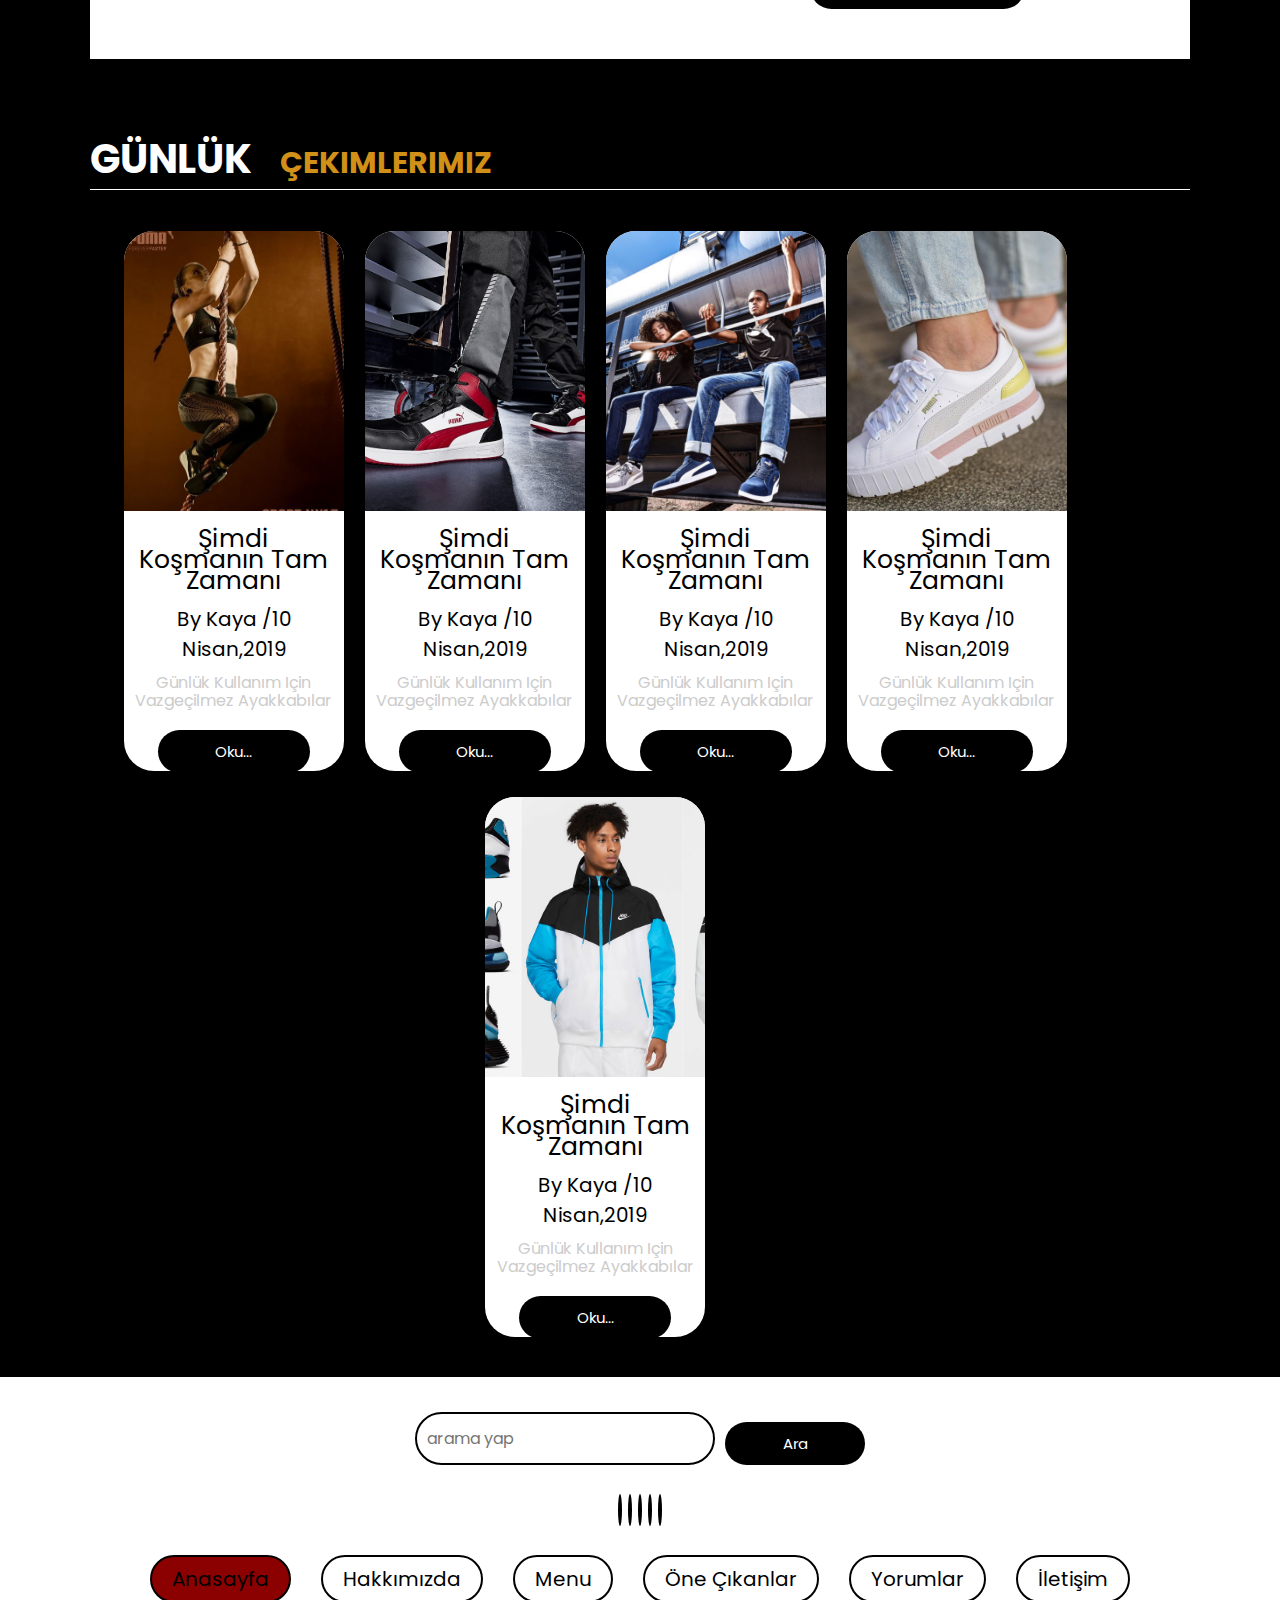
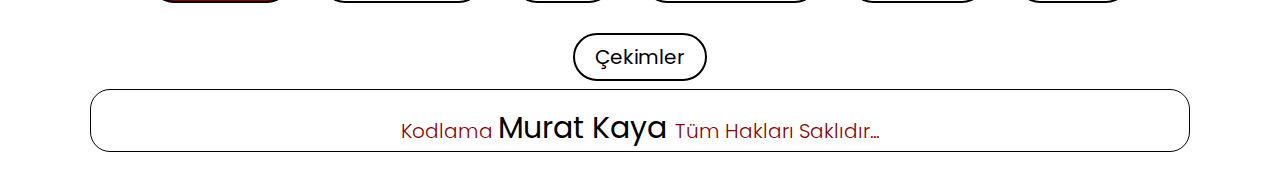
==== commit 699f13e9: "first commit" ====
--- a/index.html
+++ b/index.html
@@ -4,7 +4,7 @@
     <meta charset="UTF-8">
     <meta name="viewport" content="width=device-width, initial-scale=1.0">
     <link rel="stylesheet" href="https://cdnjs.cloudflare.com/ajax/libs/font-awesome/6.4.0/css/all.min.css" integrity="sha512-iecdLmaskl7CVkqkXNQ/ZH/XLlvWZOJyj7Yy7tcenmpD1ypASozpmT/E0iPtmFIB46ZmdtAc9eNBvH0H/ZpiBw==" crossorigin="anonymous" referrerpolicy="no-referrer" />
-    <title>ayakkabı</title>
+    <title>Ayakkabı</title>
     <link rel="stylesheet" href="sty.css">
 </head>
 <body>
@@ -37,44 +37,44 @@
         <div class="search-form">
             <input type="text" class="search-input" 
             id="search-box" 
-            placeholder="search here">
+            placeholder="search-here">
             <i class="fas fa-search"></i>
-        </div><!--
+        </div>
         <div class="cart-items-container">
             <div class="cart-item">
               <i class="fas fa-times"></i>
               <img src="puma.jpg" alt="ayakkabı"> 
               <div class="content">
-                <h3>cart item 01</h3>
+                <h3>Puma</h3>
                 <div class="price">$119.99</div>
               </div> 
             </div>
             <div class="cart-item">
                 <i class="fas fa-times"></i>
-                <img src="puma.jpg" alt="ayakkabı"> 
+                <img src="nıkeayk.jpg" alt="ayakkabı"> 
                 <div class="content">
-                  <h3>cart item 01</h3>
+                  <h3>Nıke</h3>
                   <div class="price">$119.99</div>
                 </div> 
               </div>
               <div class="cart-item">
                 <i class="fas fa-times"></i>
-                <img src="puma.jpg" alt="ayakkabı"> 
+                <img src="adidas.jpg" alt="ayakkabı"> 
                 <div class="content">
-                  <h3>cart item 01</h3>
+                  <h3>adidas</h3>
                   <div class="price">$119.99</div>
                 </div> 
               </div>
               <div class="cart-item">
                 <i class="fas fa-times"></i>
-                <img src="puma.jpg" alt="ayakkabı"> 
+                <img src="görsel1.jpg" alt="ayakkabı"> 
                 <div class="content">
-                  <h3>cart item 01</h3>
+                  <h3>jordan</h3>
                   <div class="price">$119.99</div>
                 </div> 
               </div>
-            <a href="3" class="btn">checkout now</a>
-        </div>--->
+            <a href="#" class="btn">checkout now</a>
+        </div>
     
     </header>
      <!-- header bölümü bitiş (end)-->
@@ -82,7 +82,7 @@
      <!-- anasayfa bölümü başlangıç (start)-->
      <section class="home" id="home">
         <div class="content">
-            <h3>alışveriş zamanı</h3><br>
+            <h3>Alışveriş Zamanı</h3><br>
         <p><strong>gün boyu rahat ayaklar</strong></p>
         <a href="#" class="btn">şimdi başla</a>
         </div>
@@ -269,7 +269,6 @@
             <img src="yorum.jpg" alt="yorum" class="yorum">
             <p>
                 gün boyu ayakta olmama rağmen hiçbirşekilde rahatsılık yaşamadım
-                giydiğim en rahat ayakkabı
 
             </p>
             <img src="avatar1.jpg" alt="yorum" class="user">
@@ -285,8 +284,7 @@
         <div class="box">
             <img src="yorum.jpg" alt="yorum">
             <p>
-                hayatımda giydiğim en rahat ayakkabılar bu kadar rahat 
-                ayakkabılar için teşekürler
+                hayatımda giydiğim en rahat
             </p>
             <img src="avatar2.jpg" alt="yorum" class="user">
             <h3>gamze ecevit</h3>
@@ -440,19 +438,20 @@
             <a href="#" class="fab fa-pinterest"></a>
         </div>
         <div class="links">
-            <a href="#home" class="active">anasayf</a>
-            <a href="#about">hakkımızda</a>
-            <a href="#menu">menu</a>
-            <a href="#products">öne çıkanlar</a>
-            <a href="#review">yorumlar</a>
-            <a href="#contact">iletişim</a>
-            <a href="#blogs">cekimler</a>
-        </div>
-        <div class="cretid"> kodlama <a href="https://www.linkedin.com/in/murat-kaya-036007258/" target="_blank"><span> <strong> murat kaya </strong></span></a>  tüm hakları saklıdır...
+            <a href="#home" class="active">Anasayfa</a>
+            <a href="#about">Hakkımızda</a>
+            <a href="#menu">Menu</a>
+            <a href="#products">Öne çıkanlar</a>
+            <a href="#review">Yorumlar</a>
+            <a href="#contact">İletişim</a>
+            <a href="#blogs">Çekimler</a>
+        </div>
+        <div class="cretid"> kodlama <a href="https://www.linkedin.com/in/murat-kaya-036007258/" target="_blank"><span> <strong> Murat kaya </strong></span></a>  tüm hakları saklıdır...
         </div>
 
      </section>
      <!-- allt footer barı bitiş (end)-->
+
      <script src="js/script.js"></script>
 
 
--- a/sty.css
+++ b/sty.css
@@ -89,12 +89,12 @@
     position: absolute;
     top: 115%;
     right: 7%;
-    background-color: rgb(0, 0, 0);
-    width: 50rem;
+    color: #000000;
+    background-color: rgb(252, 252, 252);
+    width: 35rem;
     height: 5rem;
     display: flex;
     align-items: center;
-    transform: scaleY(0);
     border-radius: 3rem;
     box-shadow: 0px 0px 25px 2px rgb(0 0 0 / 75%);
     transform: scaleY(0);   
@@ -132,8 +132,8 @@
     z-index: 1000;
 }
 .header .navbar a{
-    margin: 1.2rem;
-    font-size: 2rem;
+    margin: 1rem;
+    font-size: 1.5rem;
     color:var(--black-color);
     border-bottom: 0.1rem solid transparent;
 }
@@ -141,6 +141,8 @@
 .header .navbar a:hover{
     border-color: var(--black-color);
     padding-bottom: 0.5rem;
+    color: black;
+ 
 }
 .header .buttons button {
     cursor: pointer;
@@ -150,16 +152,19 @@
 }
 .header .cart-items-container {
     position: absolute;
-    top: 95%;
-    border-radius: 2rem;
-    height: calc(100vh-9rem);
-    width: 25rem;
+    display: none;
+    top: 96%;
+    height: calc(100vh - 20rem);
+    width: 27rem;
     background-color: white; 
     box-shadow: 0px 20px 14px 0px rgb(0 0 0 / 75%);
-    margin-left: 72%;
+    right: -100%;
+}
+.cart-items-container.btn-cart {
+    display: block;
 }
 .header .cart-items-container .active{
-    right: 3rem;
+    right: -3rem;
 }
 .header .cart-items-container .cart-item {
     position: relative;
@@ -174,7 +179,7 @@
     border-radius: unset;
 }
 .header .cart-items-container .cart-item:hover {
-    box-shadow: 0px 20px 14px 0px rgb(0 0 0 / 75%);
+    box-shadow: 0px 0px 10px 0px rgba(0,0, 0, 0.75);
 }
 .header .cart-items-container .cart-item .fa-times {
     position: absolute;
@@ -189,7 +194,7 @@
     height: 7rem;
 }
 .header .cart-items-container .cart-item .content h3{
-    font-size: 2rem;
+    font-size: 1.5rem;
     color: #000000;
     padding-bottom: 0.5rem;
 }
@@ -197,8 +202,9 @@
     font-size: 1.5rem;
     color: #000000;
 }
-#menu-btn{
+.header #menu-btn{
     display: none;
+    
 }
 
 /*header bitiş(start) */
@@ -456,7 +462,6 @@
 }
 /*müşteri yorumları bitiş*/
 
-
 /*bize ulaş başlangıç*/
 .contact .row {
     display: flex;
@@ -469,7 +474,7 @@
     width: 100%;
     object-fit: cover;
 }
-.contact .row form {
+.contact .row form{ 
     flex: 1 1 45rem;
     padding: 5rem 2rem; 
     text-align: center;
@@ -637,7 +642,7 @@
 /* footer altbar bitiş*/
 
 /*responsive başlangıç*/
-@media (max-width: 991px) {
+@media (max-width: 1110px) {
     body {
     font-size: 55%;
     }
@@ -654,10 +659,25 @@
         font-size: 3.4rem;
 
       }
-}
-@media (max-width: 768px) {
-
-    #menu-btn {
+      .header .navbar {
+        position: absolute;
+        top: 95%;
+        height: calc(100vh -9rem);
+        background-color: white;
+        width: 30rem;
+        box-shadow: 0px 20px 14px 0px rgba( 0 0 0 / 75%);
+        right: -100%;
+    }
+    html {
+        font-size: 50%; 
+        display: flex;
+        flex-direction: column;
+        margin: auto;
+     }
+}
+@media (max-width: 980px) {
+    
+     .header #menu-btn{
         display: inline-block;
     }
     .header .navbar {
@@ -666,19 +686,22 @@
         height: calc(100vh -9rem);
         background-color: white;
         width: 30rem;
-        box-shadow: 0px 20px 14px 0px rgba( 0 0 0 /75%,    green , blue );
+        border-radius: 5px;
+        box-shadow: 0px 5px 14px 0px rgba(255, 255, 255, 0.6);
         right: -100%;
     }
     .header .navbar.active {
         right: 3rem;
     }
     .header .navbar a {
-        color: white;
+        color: rgb(0, 0, 0);
         display: block;
         margin: 1.5rem;
         padding: 0.5rem;
         font-size: 2rem;
-    }
+        
+    }
+    
 }
 @media (max-width: 576px) {
     html {
@@ -687,5 +710,13 @@
     .header #menu-btn{
         display: inline-block;
     }
+    .footer{
+        font-size: 15px;
+        display: flex;
+        flex-direction: column;
+        margin: auto;
+        
+    
+    }
 }
 /*responsive bitiş*/
